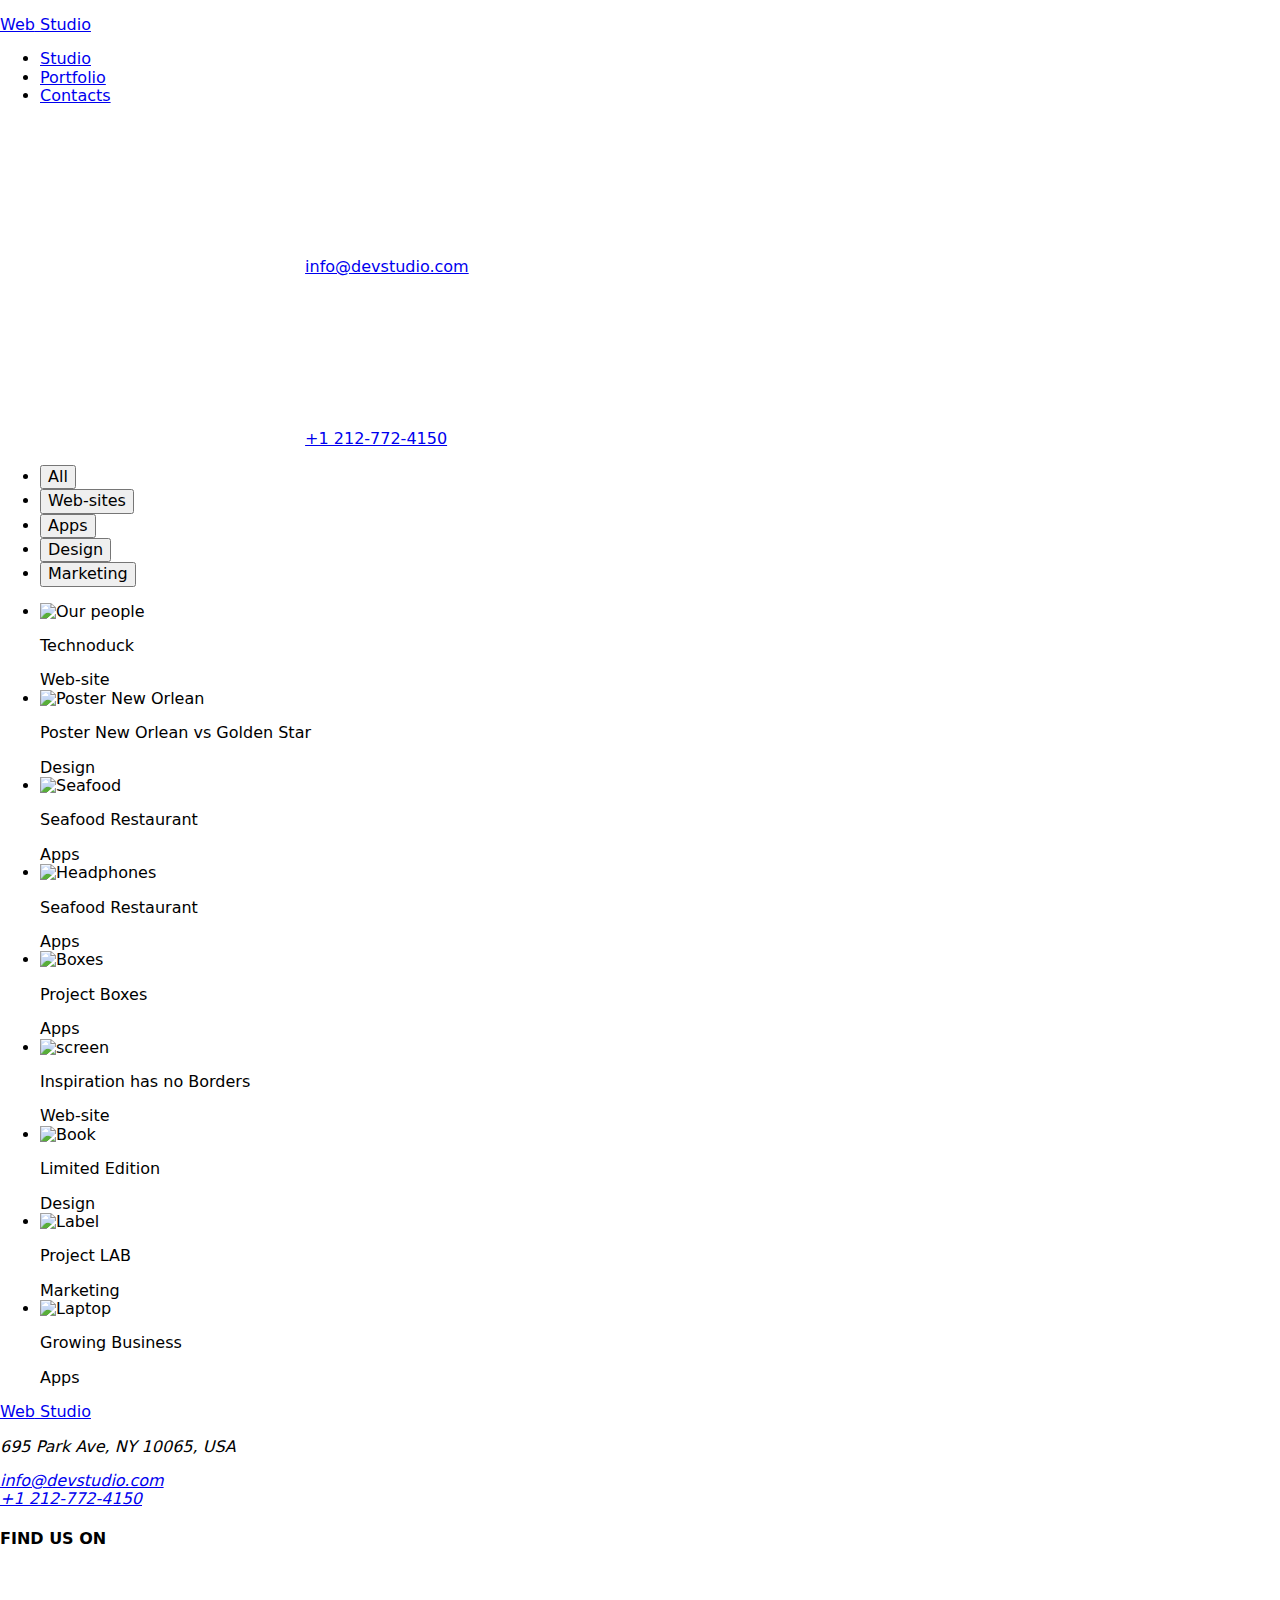
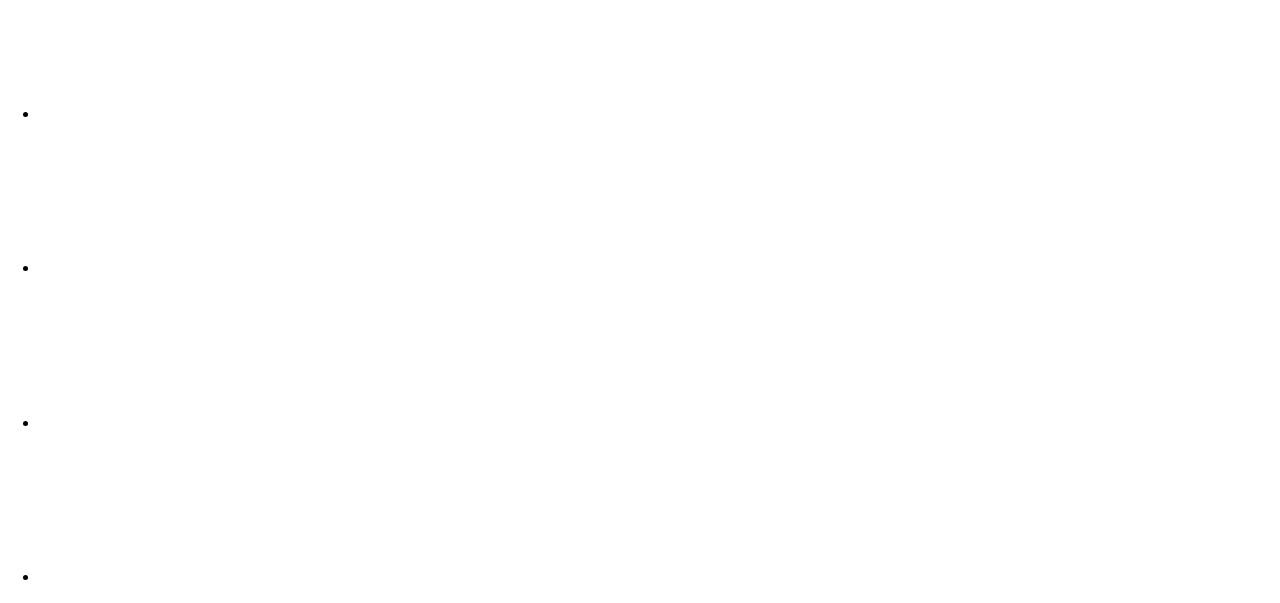
==== portofoliu.html @ 1c31145c "add html" ====
<!DOCTYPE html>
<html lang="en">
  <head>
    <meta charset="UTF-8" />
    <meta name="viewport" content="width=device-width, initial-scale=1.0" />
    <title>Portofoliu</title>
    <link rel="preconnect" href="https://fonts.googleapis.com" />
    <link rel="preconnect" href="https://fonts.gstatic.com" crossorigin />
    <link
      href="https://fonts.googleapis.com/css2?family=Oleo+Script&family=Raleway:wght@700&family=Roboto:wght@400;500;700;900&display=swap"
      rel="stylesheet"
    />
    <link
      rel="stylesheet"
      href="https://cdnjs.cloudflare.com/ajax/libs/modern-normalize/1.0.0/modern-normalize.min.css"
    />
    <link rel="stylesheet" href="./css/styles.css" />
  </head>

  <body>
    <header class="global-header">
      <!--Logo WebStudio-->
      <div class="logo-container">
        <a href="./images/logo-webstudio.png" class="logo-link">
          <p class="logo">
            <span class="logo-web">Web</span>
            <span class="logo-studio">Studio</span>
          </p>
        </a>

        <div class="nav-container">
          <nav class="main-navigation">
            <ul>
              <li>
                <a class="studio" href="index.html">Studio</a>
              </li>
              <li>
                <a class="portofoliu current" href="portofoliu.html"
                  >Portfolio</a
                >
              </li>
              <li><a class="contacts" href="#">Contacts</a></li>
            </ul>
          </nav>
        </div>

        <div class="contact-container">
          <div class="envelope-class">
            <svg class="envelope">
              <use href="./symbol-defs.svg#envelope" />
            </svg>
            <a class="email" href="mailto:info@devstudio.com"
              >info@devstudio.com</a
            >
          </div>

          <br />
          <div class="smartphone-class">
            <svg class="icon-smartphone">
              <use xlink:href="./symbol-defs.svg#icon-smartphone" />
            </svg>
            <a class="tel" href="tel:+12127724150">+1 212-772-4150</a>
          </div>
        </div>
      </div>
    </header>

    <!-- main section -->
    <main>
      <section class="portofoliu-container">
        <!-- buttons -->
        <div class="buttons-gallery">
          <ul class="portofoliu-buttons">
            <li><button class="button-all" type="button">All</button></li>
            <li>
              <button class="button-web-sites" type="button">Web-sites</button>
            </li>
            <li><button class="button-apps" type="button">Apps</button></li>
            <li><button class="button-design" type="button">Design</button></li>
            <li>
              <button class="button-marketing" type="button">Marketing</button>
            </li>
          </ul>

          <!-- gallery -->

          <ul class="gallery">
            <li class="cards">
              <img
                class="card-one"
                src="./images/technoduck-1.jpg"
                alt="Our people"
                width="370"
                height="294"
              />

              <div class="name-function">
                <p class="gallery-name">Technoduck</p>

                <span class="gallery-function">Web-site</span>
              </div>
            </li>
            <li class="cards">
              <img
                src="./images/poster-2.jpg"
                alt="Poster New Orlean"
                width="370"
                height="294"
              />
              <div class="name-function">
                <p class="gallery-name">Poster New Orlean vs Golden Star</p>
                <span class="gallery-function">Design</span>
              </div>
            </li>

            <li class="cards">
              <img
                src="./images/seafood-3.jpg"
                alt="Seafood"
                width="370"
                height="294"
              />
              <div class="name-function">
                <p class="gallery-name">Seafood Restaurant</p>
                <span class="gallery-function">Apps</span>
              </div>
            </li>

            <li class="cards">
              <img
                src="./images/project-4.jpg"
                alt="Headphones"
                width="370"
                height="294"
              />
              <div class="name-function">
                <p class="gallery-name">Seafood Restaurant</p>
                <span class="gallery-function">Apps</span>
              </div>
            </li>

            <li class="cards">
              <img
                src="./images/project-5.jpg"
                alt="Boxes"
                width="370"
                height="294"
              />
              <div class="name-function">
                <p class="gallery-name">Project Boxes</p>

                <span class="gallery-function">Apps</span>
              </div>
            </li>

            <li class="cards">
              <img
                src="./images/inspiration-6.jpg"
                alt="screen"
                width="370"
                height="294"
              />
              <div class="name-function">
                <p class="gallery-name">Inspiration has no Borders</p>
                <span class="gallery-function">Web-site</span>
              </div>
            </li>
            <li class="cards">
              <img
                src="./images/limited-7.jpg"
                alt="Book"
                width="370"
                height="294"
              />
              <div class="name-function">
                <p class="gallery-name">Limited Edition</p>

                <span class="gallery-function">Design</span>
              </div>
            </li>
            <li class="cards">
              <img
                src="./images/project-8.jpg"
                alt="Label"
                width="370"
                height="294"
              />
              <div class="name-function">
                <p class="gallery-name">Project LAB</p>

                <span class="gallery-function">Marketing</span>
              </div>
            </li>
            <li class="cards">
              <img
                src="./images/growing-9.jpg"
                alt="Laptop"
                width="370"
                height="294"
              />
              <div class="name-function">
                <p class="gallery-name">Growing Business</p>

                <span class="gallery-function">Apps</span>
              </div>
            </li>
          </ul>
        </div>
      </section>
    </main>

    <!-- Footer -->
    <footer class="footer">
      <!--logo WebStudio-->
      <div class="footer-parent">
        <div>
          <a href="./images/logo-webstudio.png" class="logo-link">
            <p class="logo">
              <span class="logo-web">Web</span>
              <span class="footer-studio">Studio</span>
            </p>
          </a>

          <address class="footer-address">
            <p class="name-address">695 Park Ave, NY 10065, USA</p>
            <a class="footer-email-tel" href="mailto:info@devstudio.com"
              >info@devstudio.com</a
            ><br />
            <a class="footer-email-tel" href="tel:+12127724150"
              >+1 212-772-4150</a
            >
          </address>
        </div>

        <div class="footer-child">
          <div>
            <h4 class="fiind-us-title">FIND US ON</h4>
          </div>
          <ul class="social">
            <li>
              <a href="icon-instagram" class="icon-link">
                <svg class="social-icon">
                  <use xlink:href="./symbol-defs.svg#icon-instagram" />
                </svg>
              </a>
            </li>

            <li>
              <a href="icon-twiter" class="icon-link">
                <svg class="social-icon">
                  <use xlink:href="./symbol-defs.svg#icon-twiter" />
                </svg>
              </a>
            </li>

            <li>
              <a href="icon-facebook" class="icon-link">
                <svg class="social-icon">
                  <use xlink:href="./symbol-defs.svg#icon-facebook" />
                </svg>
              </a>
            </li>

            <li>
              <a href="icon-linkedin" class="icon-link">
                <svg class="social-icon">
                  <use xlink:href="./symbol-defs.svg#icon-linkedin" />
                </svg>
              </a>
            </li>
          </ul>
        </div>
      </div>
    </footer>
  </body>
</html>
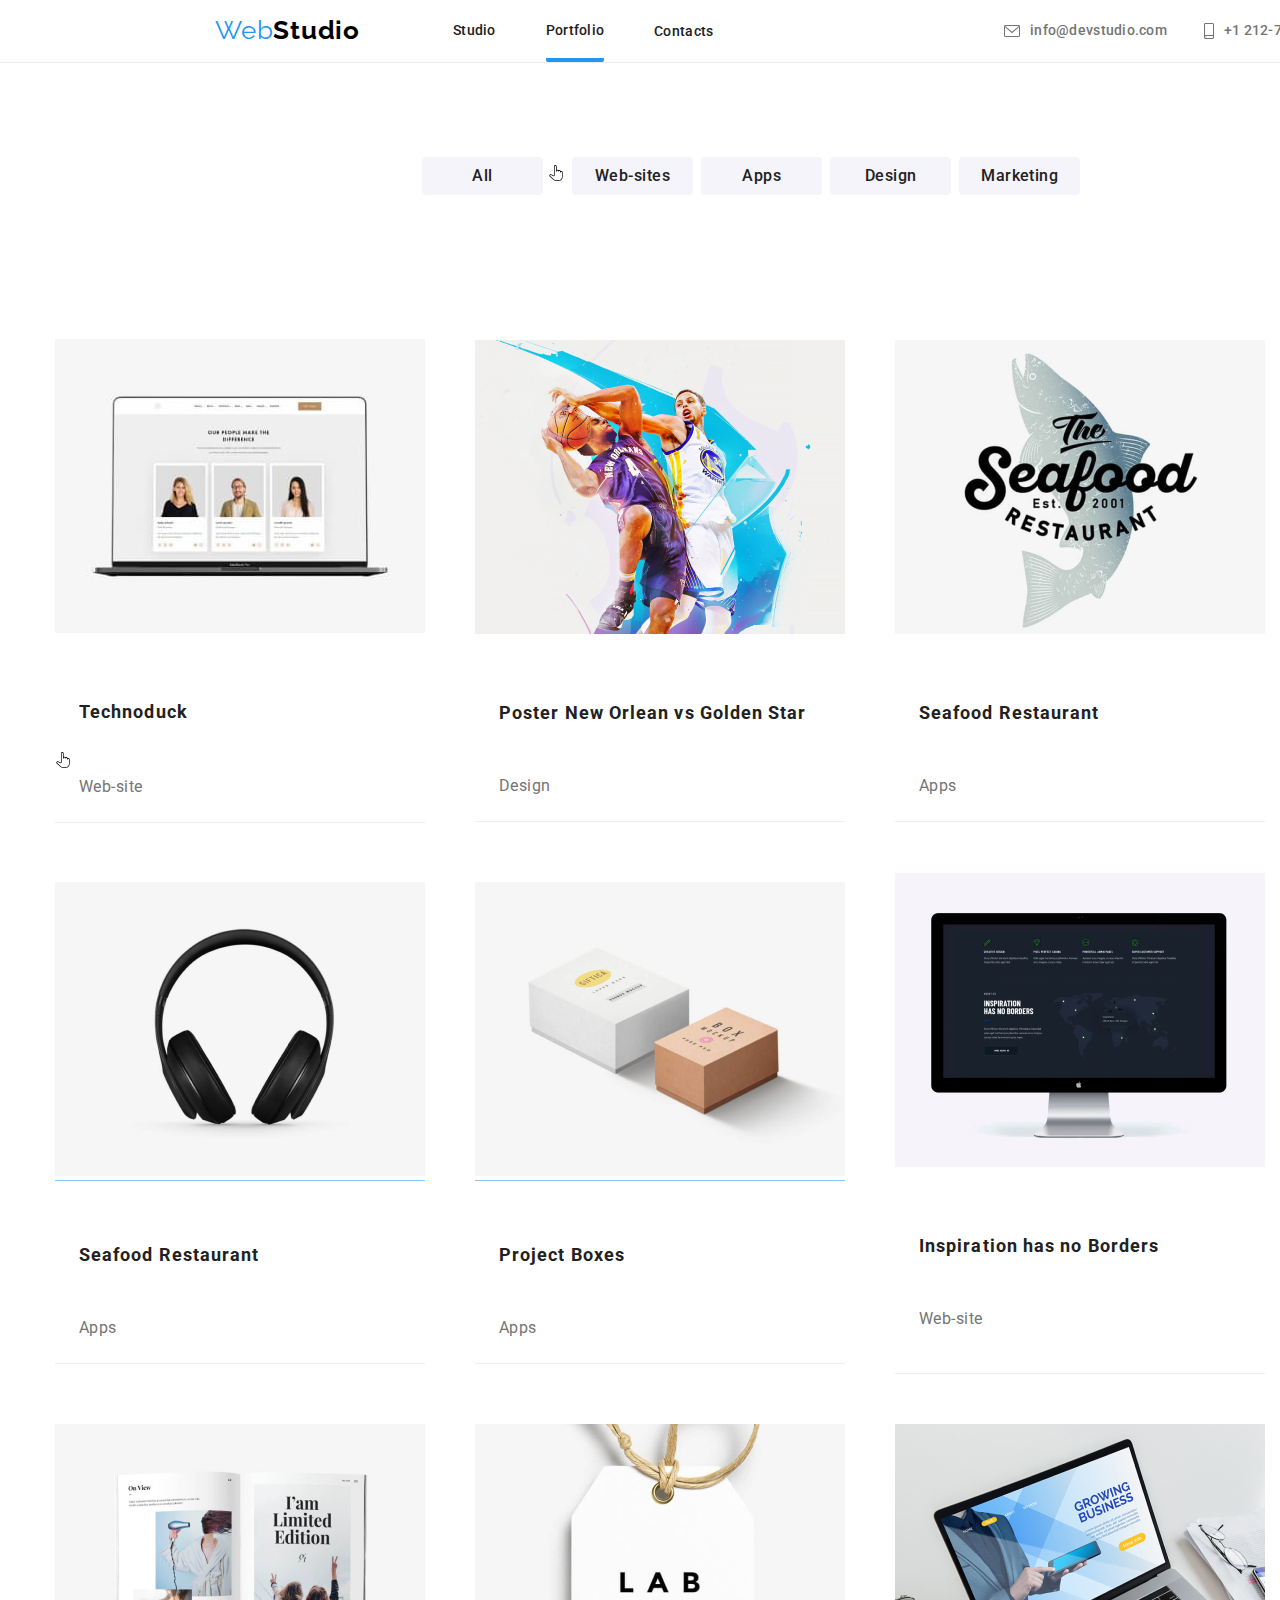
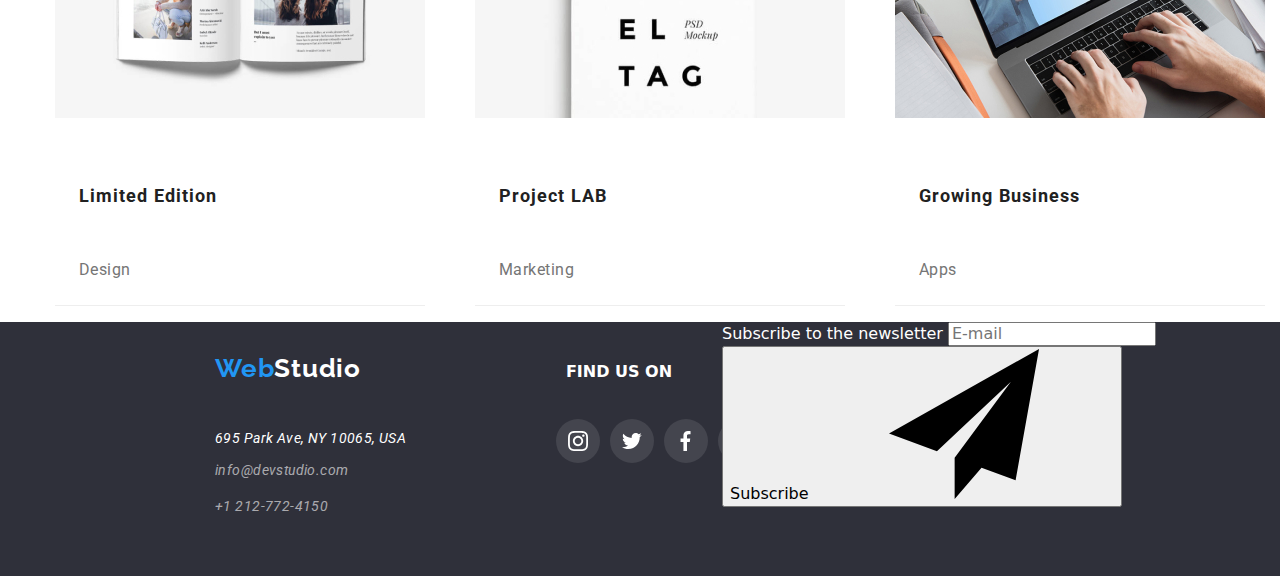
==== commit 78eed92d: "add svg on portofoliu" ====
--- a/portofoliu.html
+++ b/portofoliu.html
@@ -47,14 +47,13 @@
         <div class="contact-container">
           <div class="envelope-class">
             <svg class="envelope">
-              <use href="./symbol-defs.svg#envelope" />
+              <use xlink:href="./symbol-defs.svg#envelope" />
             </svg>
             <a class="email" href="mailto:info@devstudio.com"
               >info@devstudio.com</a
             >
           </div>
 
-          <br />
           <div class="smartphone-class">
             <svg class="icon-smartphone">
               <use xlink:href="./symbol-defs.svg#icon-smartphone" />
@@ -66,26 +65,28 @@
     </header>
 
     <!-- main section -->
-    <main>
-      <section class="portofoliu-container">
-        <!-- buttons -->
-        <div class="buttons-gallery">
-          <ul class="portofoliu-buttons">
-            <li><button class="button-all" type="button">All</button></li>
-            <li>
-              <button class="button-web-sites" type="button">Web-sites</button>
-            </li>
-            <li><button class="button-apps" type="button">Apps</button></li>
-            <li><button class="button-design" type="button">Design</button></li>
-            <li>
-              <button class="button-marketing" type="button">Marketing</button>
-            </li>
+    <main class="projects">
+      <section class="portfolio-container">
+        <nav class="buttons-of-projects">
+          <ul>
+            <li>
+              <button type="button">All</button>
+              <svg width="16" height="16" class="finger-all">
+                <use xlink:href="./symbol-defs.svg#icon-finger-1"></use>
+              </svg>
+            </li>
+
+            <li><button type="button">Web-sites</button></li>
+            <li><button type="button">Apps</button></li>
+            <li><button type="button">Design</button></li>
+            <li><button type="button">Marketing</button></li>
           </ul>
-
-          <!-- gallery -->
-
-          <ul class="gallery">
-            <li class="cards">
+        </nav>
+        <!-- gallery -->
+
+        <ul class="gallery">
+          <li class="cards">
+            <div class="box">
               <img
                 class="card-one"
                 src="./images/technoduck-1.jpg"
@@ -93,119 +94,172 @@
                 width="370"
                 height="294"
               />
-
-              <div class="name-function">
-                <p class="gallery-name">Technoduck</p>
-
-                <span class="gallery-function">Web-site</span>
-              </div>
-            </li>
-            <li class="cards">
+              <div class="overlay">
+                <p>
+                  Technoduck is a state-of-the-art coronavirus distribution
+                  platform. Companies use this platform for digital espionage
+                  and attacks on competitors' secure servers.
+                </p>
+              </div>
+            </div>
+            <br />
+            <div>
+              <p class="gallery-name">Technoduck</p>
+
+              <svg width="16" height="16" class="finger-technoduck">
+                <use xlink:href="./symbol-defs.svg#icon-finger-1"></use>
+              </svg>
+            </div>
+            <span class="gallery-function">Web-site</span>
+          </li>
+          <li class="cards">
+            <div class="box">
               <img
                 src="./images/poster-2.jpg"
                 alt="Poster New Orlean"
                 width="370"
                 height="294"
               />
-              <div class="name-function">
-                <p class="gallery-name">Poster New Orlean vs Golden Star</p>
-                <span class="gallery-function">Design</span>
-              </div>
-            </li>
-
-            <li class="cards">
+
+              <div class="overlay">
+                <p>
+                  Technoduck is a state-of-the-art coronavirus distribution
+                  platform. Companies use this platform for digital espionage
+                  and attacks on competitors' secure servers.
+                </p>
+              </div>
+            </div>
+            <br />
+            <p class="gallery-name">Poster New Orlean vs Golden Star</p>
+
+            <br />
+            <span class="gallery-function">Design</span>
+          </li>
+
+          <li class="cards">
+            <div class="box">
               <img
                 src="./images/seafood-3.jpg"
                 alt="Seafood"
                 width="370"
                 height="294"
               />
-              <div class="name-function">
-                <p class="gallery-name">Seafood Restaurant</p>
-                <span class="gallery-function">Apps</span>
-              </div>
-            </li>
-
-            <li class="cards">
+              <div class="overlay">
+                <p>Hope e ok!</p>
+              </div>
+            </div>
+            <br />
+            <p class="gallery-name">Seafood Restaurant</p>
+            <br />
+            <span class="gallery-function">Apps</span>
+          </li>
+
+          <li class="cards">
+            <div class="box">
               <img
                 src="./images/project-4.jpg"
                 alt="Headphones"
                 width="370"
                 height="294"
               />
-              <div class="name-function">
-                <p class="gallery-name">Seafood Restaurant</p>
-                <span class="gallery-function">Apps</span>
-              </div>
-            </li>
-
-            <li class="cards">
+              <div class="overlay">
+                <p>Hope e ok!</p>
+              </div>
+            </div>
+            <br />
+            <p class="gallery-name">Seafood Restaurant</p>
+            <br />
+            <span class="gallery-function">Apps</span>
+          </li>
+
+          <li class="cards">
+            <div class="box">
               <img
                 src="./images/project-5.jpg"
                 alt="Boxes"
                 width="370"
                 height="294"
               />
-              <div class="name-function">
-                <p class="gallery-name">Project Boxes</p>
-
-                <span class="gallery-function">Apps</span>
-              </div>
-            </li>
-
-            <li class="cards">
+              <div class="overlay">
+                <p>Hope e ok!</p>
+              </div>
+            </div>
+            <br />
+            <p class="gallery-name">Project Boxes</p>
+            <br />
+            <span class="gallery-function">Apps</span>
+          </li>
+
+          <li class="cards">
+            <div class="box">
               <img
                 src="./images/inspiration-6.jpg"
                 alt="screen"
                 width="370"
                 height="294"
               />
-              <div class="name-function">
-                <p class="gallery-name">Inspiration has no Borders</p>
-                <span class="gallery-function">Web-site</span>
-              </div>
-            </li>
-            <li class="cards">
+              <div class="overlay">
+                <p>Hope e ok!</p>
+              </div>
+            </div>
+            <br />
+            <p class="gallery-name">Inspiration has no Borders</p>
+            <br />
+            <span class="gallery-function">Web-site</span>
+            <br />
+          </li>
+          <li class="cards">
+            <div class="box">
               <img
                 src="./images/limited-7.jpg"
                 alt="Book"
                 width="370"
                 height="294"
               />
-              <div class="name-function">
-                <p class="gallery-name">Limited Edition</p>
-
-                <span class="gallery-function">Design</span>
-              </div>
-            </li>
-            <li class="cards">
+              <div class="overlay">
+                <p>Hope e ok!</p>
+              </div>
+            </div>
+            <br />
+            <p class="gallery-name">Limited Edition</p>
+            <br />
+            <span class="gallery-function">Design</span>
+          </li>
+          <li class="cards">
+            <div class="box">
               <img
                 src="./images/project-8.jpg"
                 alt="Label"
                 width="370"
                 height="294"
               />
-              <div class="name-function">
-                <p class="gallery-name">Project LAB</p>
-
-                <span class="gallery-function">Marketing</span>
-              </div>
-            </li>
-            <li class="cards">
+              <div class="overlay">
+                <p>Hope e ok!</p>
+              </div>
+            </div>
+            <br />
+            <p class="gallery-name">Project LAB</p>
+            <br />
+            <span class="gallery-function">Marketing</span>
+          </li>
+          <li class="cards">
+            <div class="box">
               <img
                 src="./images/growing-9.jpg"
                 alt="Laptop"
                 width="370"
                 height="294"
               />
-              <div class="name-function">
-                <p class="gallery-name">Growing Business</p>
-
-                <span class="gallery-function">Apps</span>
-              </div>
-            </li>
-          </ul>
-        </div>
+              <div class="overlay">
+                <p>Hope e ok!</p>
+              </div>
+            </div>
+            <br />
+            <p class="gallery-name">Growing Business</p>
+            <br />
+            <span class="gallery-function">Apps</span>
+          </li>
+        </ul>
       </section>
     </main>
 
@@ -270,6 +324,27 @@
             </li>
           </ul>
         </div>
+
+        <div class="second-child-footer">
+          <form method="get" autocomplete="off">
+            <label>
+              Subscribe to the newsletter
+              <input
+                type="text"
+                name="name"
+                id="name"
+                placeholder="E-mail"
+                required
+              />
+            </label>
+            <button class="subscribe" type="submit">
+              <span>Subscribe</span>
+              <svg class="send">
+                <use xlink:href="./symbol-defs.svg#icon-icon-send-1"></use>
+              </svg>
+            </button>
+          </form>
+        </div>
       </div>
     </footer>
   </body>
--- a/css/styles.css
+++ b/css/styles.css
@@ -0,0 +1,929 @@
+:root {
+  --link-color: #212121;
+  --background-color: #2f303a;
+  --border-color: #ececec;
+  --link-activ: #2196f3;
+  --main-background: #2f303a;
+  --address: #757575;
+  --button-hover: #188ce8;
+  --background: #ffffff;
+  --black: #000000;
+  --team-background: #f5f4fa;
+}
+
+:root {
+  --heading-font-family: "Raleway", sans-serif;
+  --text-font-family: "Roboto", sans-serif;
+  --font-weight-500: 500;
+}
+
+a {
+  text-decoration: none;
+}
+
+ul {
+  list-style-type: none;
+}
+
+button {
+  cursor: pointer;
+}
+body {
+  width: 100%;
+  color: var(--background);
+}
+
+.global-header {
+  width: 100%;
+  background-color: var(--background);
+  display: flex;
+  justify-content: space-between;
+  border-bottom: 1px solid var(--border-color);
+}
+.logo-container {
+  display: flex;
+  align-items: center;
+  justify-content: space-between;
+  background-color: var(--background);
+}
+
+.logo-link p {
+  display: flex;
+  width: 145px;
+  margin-left: 215px;
+}
+
+.global-header .logo-web {
+  display: flex;
+  flex-direction: row;
+  align-items: center;
+  font-family: "Raleway", sans-serif;
+  font-size: 26px;
+  font-weight: 400;
+  letter-spacing: 0.03em;
+  text-align: left;
+  color: var(--link-activ);
+}
+
+.global-header .logo-studio {
+  display: flex;
+  flex-direction: row;
+  align-items: center;
+  font-family: var(--heading-font-family);
+  font-size: 26px;
+  font-weight: 700;
+  letter-spacing: 0.03em;
+
+  color: var(--black);
+}
+
+.global-header .main-navigation ul {
+  display: flex;
+  flex-direction: row;
+  width: 259px;
+  justify-content: space-between;
+  align-items: center;
+  margin-right: 385px;
+  padding-left: 93px;
+}
+
+.studio :active {
+  color: var(--link-activ);
+  transition: color 250ms cubic-bezier(0.4, 0, 0.2, 1);
+}
+.studio :hover {
+  color: var(--link-activ);
+  transition: color 250ms cubic-bezier(0.4, 0, 0.2, 1);
+}
+
+a:hover {
+  color: rgba(33, 150, 243, 1);
+}
+a:active {
+  color: rgba(33, 150, 243, 1);
+}
+.container {
+  align-items: center;
+}
+.modal {
+  display: flex;
+  align-items: center;
+  justify-content: center;
+  width: 1600px;
+  height: 1024px;
+  position: fixed;
+  top: 50%;
+  left: 50%;
+  transform: translate(-50%, -50%);
+  background: rgba(0, 0, 0, 0.2);
+  z-index: 1000;
+  transition: 250ms cubic-bezier(0.4, 0, 0.2, 1);
+}
+
+.is-hidden {
+  visibility: hidden;
+}
+
+.modal-content {
+  width: 528px;
+  height: 581px;
+  border-radius: 4px;
+  background: rgba(255, 255, 255, 1);
+  box-shadow: 0px 2px 1px 0px rgba(0, 0, 0, 0.2),
+    0px 1px 1px 0px rgba(0, 0, 0, 0.14), 0px 1px 3px 0px rgba(0, 0, 0, 0.12);
+  margin-bottom: 222px;
+  text-align: center;
+}
+
+.close-btn {
+  width: 30px;
+  height: 30px;
+  margin-top: 8px;
+  margin-right: 8px;
+  left: 1026px;
+  border-radius: 50%;
+  background-color: #ffffff;
+  border: 1px solid rgba(0, 0, 0, 0.1);
+  cursor: pointer;
+  position: absolute;
+  right: 0px;
+  font-size: 23px;
+  text-align: center;
+}
+.current {
+  color: var(--link-activ);
+}
+
+.current {
+  padding-bottom: 20px;
+  border-bottom: var(--link-activ) solid 4px;
+  border-radius: 2px;
+  transition: color 250ms cubic-bezier(0.4, 0, 0.2, 1);
+}
+.studio {
+  font-family: var(--text-font-family);
+  font-size: 14px;
+  font-weight: var(--font-weight-500);
+  line-height: 1.28;
+  letter-spacing: 0.02em;
+  text-align: left;
+  align-items: center;
+  color: rgba(33, 33, 33, 1);
+  margin-right: 50px;
+  transition: color 250ms cubic-bezier(0.4, 0, 0.2, 1);
+}
+
+.portofoliu {
+  font-family: var(--text-font-family);
+  font-size: 14px;
+  font-weight: var(--font-weight-500);
+  line-height: 1.28;
+  letter-spacing: 0.02em;
+  color: var(--link-color);
+  align-items: center;
+  margin-right: 50px;
+  transition: fill 250ms cubic-bezier(0.4, 0, 0.2, 1);
+}
+
+.portofoliu:active {
+  color: var(--link-activ);
+}
+
+.contacts {
+  font-family: var(--text-font-family);
+  font-size: 14px;
+  font-weight: var(--font-weight-500);
+  line-height: 1.25;
+  letter-spacing: 0.02em;
+  text-align: left;
+  color: var(--link-color);
+  transition: color 250ms cubic-bezier(0.4, 0, 0.2, 1);
+}
+
+.contact-container {
+  display: flex;
+  flex-direction: row;
+  width: 333px;
+  justify-content: space-between;
+  align-items: center;
+}
+
+.envelope-class {
+  display: flex;
+  align-items: center;
+  fill: rgba(117, 117, 117, 1);
+  transition: fill 250ms cubic-bezier(0.4, 0, 0.2, 1);
+}
+
+.envelope {
+  width: 16px;
+  height: 12px;
+  margin-right: 10px;
+  fill: rgba(117, 117, 117, 1);
+  transition: fill 250ms cubic-bezier(0.4, 0, 0.2, 1);
+}
+
+.envelope-class:hover svg,
+.envelope-class:focus svg {
+  fill: rgba(33, 150, 243, 1);
+}
+
+.email {
+  font-family: Roboto;
+  font-size: 14px;
+  font-weight: var(--font-weight-500);
+  line-height: 1.25;
+  letter-spacing: 0.02em;
+  text-align: left;
+  color: var(--address);
+  transition: color 250ms cubic-bezier(0.4, 0, 0.2, 1);
+}
+
+.smartphone-class {
+  display: flex;
+  align-items: center;
+  fill: rgba(117, 117, 117, 1);
+  transition: fill 250ms cubic-bezier(0.4, 0, 0.2, 1);
+}
+.smartphone-class:hover svg,
+.smartphone-class:focus svg {
+  fill: rgba(33, 150, 243, 1);
+  transition: fill 250ms cubic-bezier(0.4, 0, 0.2, 1);
+}
+.icon-smartphone {
+  width: 10px;
+  height: 16px;
+  margin-right: 10px;
+}
+.tel {
+  font-family: Roboto;
+  font-size: 14px;
+  font-weight: var(--font-weight-500);
+  line-height: 1.25;
+  letter-spacing: 0.02em;
+  text-align: left;
+  color: var(--address);
+  transition: color 250ms cubic-bezier(0.4, 0, 0.2, 1);
+}
+
+.main-section {
+  display: flex;
+  justify-content: center;
+  align-items: center;
+  width: 100%;
+  background-image: linear-gradient(
+      rgba(47, 48, 58, 0.4),
+      rgba(47, 48, 58, 0.4)
+    ),
+    url("../images/main-section-studio-bg.jpg");
+  background-position: center;
+  background-repeat: no-repeat;
+  background-size: cover;
+  position: relative;
+}
+
+.main-title {
+  display: flex;
+  justify-content: center;
+  width: 696px;
+  padding-top: 200px;
+}
+.effective-solution {
+  height: 600px;
+}
+h1 {
+  font-family: var(--text-font-family);
+  font-size: 44px;
+  font-weight: 900;
+  text-align: center;
+  letter-spacing: 0.06em;
+  text-transform: uppercase;
+  color: var(--background);
+}
+
+.button-container {
+  display: flex;
+  justify-content: center;
+  align-items: center;
+  padding-bottom: 200px;
+  border-radius: 4px;
+  padding-top: 10px;
+}
+.button:hover {
+  font-family: Roboto;
+  font-size: 16px;
+  font-weight: 700;
+  line-height: 30px;
+  letter-spacing: 0.06em;
+  text-align: center;
+  color: var(--background);
+  width: 200px;
+  border-radius: 4px;
+  background-color: rgba(24, 140, 232, 1);
+
+  box-shadow: 0px 4px 4px 0px rgba(0, 0, 0, 0.15);
+}
+
+.button {
+  display: flex;
+  align-items: center;
+  justify-content: center;
+  font-family: Roboto;
+  font-size: 16px;
+  font-weight: 700;
+  line-height: 30px;
+  letter-spacing: 0.06em;
+  text-align: center;
+  color: var(--background);
+  width: 200px;
+  border-radius: 4px;
+  background-color: rgba(33, 150, 243, 1);
+
+  box-shadow: 0px 4px 4px 0px rgba(0, 0, 0, 0.15);
+  transition: background-color 0.25s cubic-bezier(0.4, 0, 0.2, 1);
+}
+
+/*--about company--*/
+
+.group-icon {
+  width: 270px;
+  height: 120px;
+  padding-top: 25px;
+  padding-left: 100px;
+  border-radius: 4px;
+  background-color: rgba(245, 244, 250, 1);
+  margin-top: 94px;
+  margin-bottom: 30px;
+}
+
+.details-section-one {
+  width: 100%;
+  display: flex;
+  justify-content: center;
+  align-items: center;
+  padding-top: 94px;
+  padding-bottom: 94px;
+  left: 215px;
+}
+
+.details-section {
+  display: flex;
+  flex-wrap: wrap;
+  gap: 30px;
+}
+
+.company-title {
+  font-family: var(--text-font-family);
+  font-size: 14px;
+  font-weight: 700;
+  line-height: 1.28;
+  letter-spacing: 0.03em;
+  text-align: left;
+  width: 270px;
+  color: var(--link-color);
+}
+
+.details {
+  font-family: var(--text-font-family);
+  font-size: 14px;
+  font-weight: 400;
+  line-height: 1.87;
+  letter-spacing: 0.03em;
+  text-align: left;
+  color: var(--address);
+  width: 270px;
+}
+
+/*what we do*/
+
+.title {
+  font-family: Roboto;
+  font-size: 36px;
+  font-weight: 700;
+  line-height: 3.29;
+  letter-spacing: 0.03em;
+  text-align: center;
+  color: var(--link-color);
+  display: flex;
+  margin-top: 94px;
+}
+.services-container {
+  display: flex;
+  flex-direction: column;
+  justify-content: center;
+  align-items: center;
+}
+
+.services-container ul {
+  display: flex;
+  flex-direction: row;
+  justify-content: center;
+  align-items: center;
+  gap: 30px;
+  margin-bottom: 94px;
+}
+
+.overlay-text {
+  position: absolute;
+  margin-left: 185px;
+  margin-top: -40px;
+  transform: translate(-50%, -50%);
+  background: #2f303acc;
+  color: #fff;
+  font-family: Roboto;
+  font-size: 14px;
+  font-weight: 700;
+  line-height: 16px;
+  letter-spacing: 0.03em;
+  text-transform: uppercase;
+  width: 370px;
+  height: 70px;
+  display: flex;
+  justify-content: center;
+  align-items: center;
+}
+
+/*--our team*/
+
+.team {
+  width: 100%;
+  background-color: var(--team-background);
+  margin: 0 auto;
+}
+
+.team .team-title {
+  font-family: var(--text-font-family);
+  font-size: 36px;
+  font-weight: 700;
+  line-height: 3.29;
+  letter-spacing: 0.03em;
+  text-align: center;
+  color: var(--link-color);
+}
+
+.team-cards {
+  display: flex;
+  flex-wrap: wrap;
+  padding-top: 50px;
+  justify-content: center;
+  padding-bottom: 94px;
+}
+.card-chris {
+  display: block;
+  margin-right: 30px;
+  background-color: var(--background);
+  box-shadow: 0px 2px 1px 0px rgba(0, 0, 0, 0.2),
+    0px 1px 1px 0px rgba(0, 0, 0, 0.14), 0px 1px 3px 0px rgba(0, 0, 0, 0.12);
+}
+.card-tyler {
+  display: block;
+  background-color: var(--background);
+  box-shadow: 0px 2px 1px 0px rgba(0, 0, 0, 0.2),
+    0px 1px 1px 0px rgba(0, 0, 0, 0.14), 0px 1px 3px 0px rgba(0, 0, 0, 0.12);
+}
+
+.team .team-name {
+  font-family: var(--text-font-family);
+  font-size: 16px;
+  font-weight: var(--font-weight-500);
+  line-height: 1.48;
+  letter-spacing: 0.03em;
+  text-align: center;
+  color: var(--link-color);
+}
+
+.team .functions-name {
+  font-family: var(--text-font-family);
+  font-size: 16px;
+  font-weight: 400;
+  line-height: 1.46;
+  letter-spacing: 0.03em;
+  text-align: center;
+  color: var(--address);
+}
+
+.team-icon {
+  width: 20px;
+  height: 20px;
+}
+
+.team-link:hover {
+  background-color: #2196f3;
+  fill: rgba(255, 255, 255, 1);
+}
+
+.team-link:hover {
+  border-radius: 50%;
+}
+
+.team-link:focus {
+  border-radius: 50%;
+}
+.team-link {
+  width: 44px;
+  height: 44px;
+  flex-shrink: 0;
+  display: flex;
+  align-items: center;
+  justify-content: center;
+  fill: rgba(175, 177, 184, 1);
+  background-color: white;
+  border-radius: 50%;
+  transition: background-color 250ms cubic-bezier(0.4, 0, 0.2, 1),
+    border-radius 250ms cubic-bezier(0.4, 0, 0.2, 1),
+    fill 250ms cubic-bezier(0.4, 0, 0.2, 1);
+}
+
+/*footer*/
+
+.footer {
+  display: flex;
+  flex-direction: column;
+  background: var(--main-background);
+  width: 100%;
+  top: 2097px;
+}
+.footer .logo-link {
+  display: flex;
+}
+
+.footer .logo-web {
+  font-family: var(--heading-font-family);
+  font-weight: 700;
+  font-size: 26px;
+  line-height: 2.38;
+  letter-spacing: 0.03em;
+  width: 145px;
+  top: 2157px;
+  left: 215px;
+  color: var(--link-activ);
+}
+
+.footer .footer-studio {
+  font-family: var(--heading-font-family);
+  font-size: 26px;
+  font-weight: 700;
+  line-height: 2.38;
+  letter-spacing: 0.03em;
+  color: var(--background);
+  width: 145px;
+  top: 2157px;
+  left: 215px;
+}
+
+.footer .footer-address .name-address {
+  font-family: var(--text-font-family);
+  font-size: 14px;
+  font-weight: 400;
+  line-height: 1.28;
+  letter-spacing: 0.03em;
+  color: var(--background);
+  text-align: left;
+  width: 207px;
+  top: 1747px;
+  margin-left: 215px;
+  display: flex;
+  flex-direction: row;
+}
+.footer-address {
+  display: flex;
+  flex-direction: column;
+  top: 2216px;
+  margin-bottom: 60px;
+}
+
+.footer-address .footer-email-tel {
+  font-family: var(--text-font-family);
+  font-size: 14px;
+  font-weight: 400;
+  line-height: 1.28;
+  letter-spacing: 0.03em;
+  text-align: left;
+  color: #ffffff99;
+  width: 231px;
+  margin-left: 215px;
+}
+
+.find-us-title {
+  font-family: var(--text-font-family);
+  font-size: 14px;
+  font-weight: 700;
+  line-height: 16px;
+  letter-spacing: 0.03em;
+  text-align: left;
+  color: rgba(255, 255, 255, 1);
+  text-transform: uppercase;
+  margin-bottom: 20px;
+}
+
+.icon-link:hover {
+  background-color: #2196f3;
+  border-radius: 50%;
+  fill: white;
+}
+
+.social {
+  display: flex;
+  width: 206px;
+  gap: 10px;
+}
+
+.icon-link {
+  display: flex;
+  background-color: rgba(255, 255, 255, 0.1);
+  border-radius: 50%;
+  color: white;
+  transition: background-color 250ms cubic-bezier(0.4, 0, 0.2, 1),
+    border-radius 250ms cubic-bezier(0.4, 0, 0.2, 1),
+    fill 250ms cubic-bezier(0.4, 0, 0.2, 1);
+}
+
+.social-icon {
+  display: flex;
+  align-items: center;
+  justify-content: center;
+  width: 20px;
+  height: 20px;
+  margin-top: 12px;
+  margin-bottom: 12px;
+  margin-right: 12px;
+  margin-left: 12px;
+  fill: white;
+}
+
+.footer-parent {
+  display: flex;
+}
+
+.footer-child {
+  display: flex;
+  flex-direction: column;
+  align-items: center;
+  text-align: center;
+  margin-top: 20px;
+  margin-left: 70px;
+}
+.social {
+  display: flex;
+  flex: row;
+  padding-bottom: 96px;
+}
+
+/*portofoliu*/
+
+/*main-buttons*/
+
+.buttons-of-projects ul {
+  display: flex;
+  flex-direction: row;
+  margin-top: 174px;
+  width: 516px;
+  gap: 8px;
+  margin: 0 auto;
+  padding-top: 94px;
+  padding-bottom: 50px;
+  white-space: nowrap;
+}
+
+.buttons-of-projects button {
+  padding: 6px 22px;
+  border-radius: 4px;
+  border-style: none;
+}
+
+.buttons-of-projects button {
+  cursor: pointer;
+}
+
+.buttons-of-projects button:hover {
+  border-radius: 4px;
+  color: var(--background);
+  background: #2196f3;
+  box-shadow: 0px 2px 2px 0px #0000001f, 0px 1px 2px 0px #00000014,
+    0px 3px 1px 0px #0000001a;
+}
+
+.buttons-of-projects button:active {
+  font-family: Roboto;
+  font-size: 16px;
+  font-weight: 500;
+  letter-spacing: 0.03em;
+  text-align: center;
+  color: var(--background);
+  top: 174px;
+  left: 542px;
+  border-radius: 4px;
+  background: #2196f3;
+  box-shadow: 0px 2px 2px 0px #0000001f, 0px 1px 2px 0px #00000014,
+    0px 3px 1px 0px #0000001a;
+}
+
+.buttons-of-projects button {
+  font-family: var(--text-font-family);
+  font-size: 16px;
+  font-weight: 500;
+  line-height: 26px;
+  letter-spacing: 0.03em;
+  text-align: center;
+  color: var(--link-color);
+  top: 180px;
+  left: 959px;
+  width: 121px;
+  top: 174px;
+  left: 937px;
+  border-radius: 4px;
+  border-style: none;
+  background: #f5f4fa;
+  padding: 6px 22px 6px 22px;
+  transition: color 250ms cubic-bezier(0.4, 0, 0.2, 1),
+    background 250ms cubic-bezier(0.4, 0, 0.2, 1),
+    box-shadow 250ms cubic-bezier(0.4, 0, 0.2, 1);
+}
+
+/*gallery*/
+
+.gallery {
+  display: flex;
+  justify-content: center;
+  align-items: center;
+  flex-wrap: wrap;
+  margin-top: 94px;
+  gap: 50px;
+}
+
+.cards:hover {
+  box-shadow: 0px 0px 10px rgba(238, 238, 238, 1),
+    1px 4px 6px 0px rgba(0, 0, 0, 0.16), 0px 4px 4px 0px rgba(0, 0, 0, 0.06);
+}
+.cards {
+  display: flex;
+  flex-direction: column;
+  width: 370px;
+  top: 262px;
+  left: 215px;
+  border-bottom: 1px solid rgba(238, 238, 238, 1);
+  transition: box-shadow 250ms cubic-bezier(0.4, 0, 0.2, 1);
+}
+
+.box {
+  position: relative;
+  margin: 0;
+  overflow: hidden;
+}
+
+.box:hover .overlay {
+  transform: translatey(0);
+}
+.overlay {
+  position: absolute;
+  top: 0;
+  left: 0;
+  width: 100%;
+  height: 100%;
+  background: #2196f3e5;
+  transform: translatey(100%);
+  transition: transform 250ms ease-in-out;
+  transition: 250ms cubic-bezier(0.4, 0, 0.2, 1);
+}
+.overlay p {
+  font-family: Roboto;
+  font-size: 18px;
+  font-weight: 400;
+  line-height: 28px;
+  letter-spacing: 0.03em;
+  text-align: left;
+  margin-top: 63px;
+  margin-bottom: 91px;
+  margin-left: 24px;
+  color: #ffffff;
+}
+
+.gallery .gallery-name {
+  font-family: var(--text-font-family);
+  font-size: 18px;
+  font-weight: 700;
+  line-height: 36px;
+  letter-spacing: 0.06em;
+  text-align: left;
+  color: var(--link-color);
+  padding-left: 24px;
+  padding-top: 20px;
+  padding-bottom: 4px;
+}
+
+.gallery .gallery-function {
+  font-family: var(--text-font-family);
+  font-size: 16px;
+  font-weight: 400;
+  line-height: 30px;
+  letter-spacing: 0.03em;
+  text-align: left;
+  color: var(--address);
+  padding-bottom: 20px;
+  padding-left: 24px;
+}
+
+.group {
+  width: 64px;
+  height: 64px;
+}
+.icons {
+  width: 206px;
+  height: 44px;
+  display: flex;
+  gap: 10px;
+  margin-left: 32px;
+  margin-bottom: 30px;
+}
+
+.icons {
+  flex-direction: row;
+  justify-content: space-around;
+  padding: 16px 32px 30px 32px;
+}
+.icon-team {
+  width: 44px;
+  height: 44px;
+  flex-shrink: 0;
+}
+
+.icon-instagram {
+  width: 20px;
+  height: 20px;
+  top: 12px;
+  left: 12px;
+  fill: rgba(175, 177, 184, 1);
+  gap: 10px;
+}
+.icon-twiter {
+  width: 20px;
+  height: 20px;
+  top: 1.88px;
+  fill: rgba(175, 177, 184, 1);
+}
+.icon-facebook {
+  width: 20px;
+  height: 20px;
+  left: 5.16px;
+  fill: rgba(175, 177, 184, 1);
+}
+
+.customers {
+  font-family: var(--text-font-family);
+  font-size: 36px;
+  font-weight: 700;
+  line-height: 42px;
+  letter-spacing: 0.03em;
+  text-align: center;
+  color: rgba(33, 33, 33, 1);
+  display: flex;
+  flex-direction: row;
+  justify-content: center;
+  padding-bottom: 50px;
+}
+
+.icon-team :hover {
+  background-color: rgba(33, 150, 243, 1);
+  border-radius: 50px;
+  fill: rgba(255, 255, 255, 1);
+}
+
+.section-container-icon {
+  width: 1200px;
+  margin: auto;
+}
+
+.section-container-icon ul {
+  display: flex;
+  justify-content: space-between;
+  align-items: center;
+  margin-bottom: 94px;
+  margin-top: 50px;
+  width: 1200px;
+  column-gap: 30px;
+  padding-left: 15px;
+  padding-right: 15px;
+}
+
+.symbols {
+  width: 170px;
+  height: 92px;
+  border-radius: 4px;
+  border: 1px solid #afb1b8;
+  fill: #afb1b8;
+}
+
+.symbols:hover {
+  border: 1px solid rgba(33, 150, 243, 1);
+  fill: rgba(33, 150, 243, 1);
+}
+.symbols-company {
+  width: 106px;
+  height: 60px;
+  margin-top: 16px;
+  margin-right: 32px;
+  margin-left: 32px;
+  margin-bottom: 16px;
+  display: flex;
+  align-items: center;
+}
